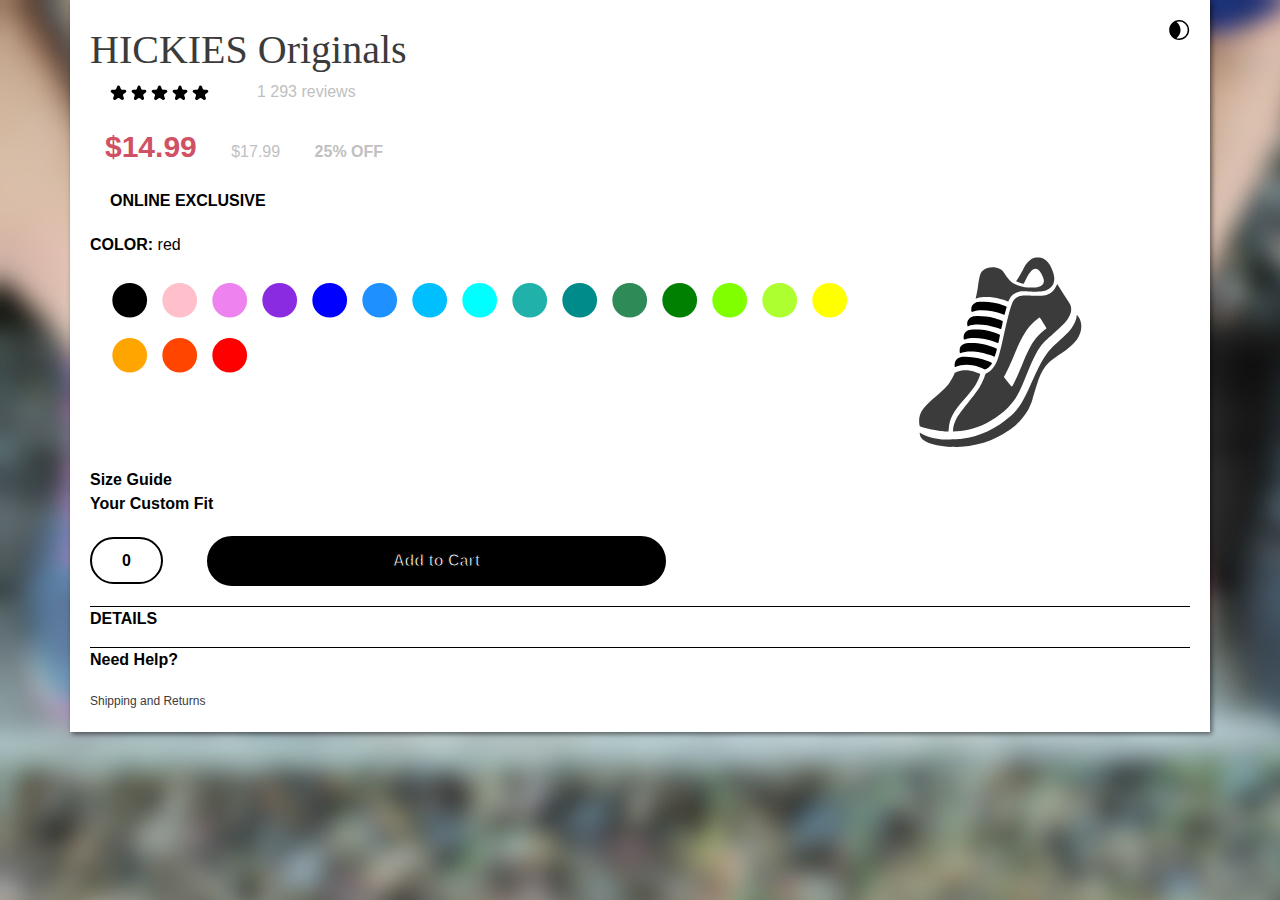
==== index.html @ 4371273c "Added basic modals and bootstrap" ====
<!DOCTYPE html>
<html lang="en">
<head>
	<meta charset="UTF-8">
	<meta name="viewport" content="width=device-width, initial-scale=1.0">
	<meta http-equiv="X-UA-Compatible" content="ie=edge">
	<!-- Bootstrap & jquery -->
	<link rel="stylesheet" href="https://stackpath.bootstrapcdn.com/bootstrap/4.3.1/css/bootstrap.min.css" integrity="sha384-ggOyR0iXCbMQv3Xipma34MD+dH/1fQ784/j6cY/iJTQUOhcWr7x9JvoRxT2MZw1T" crossorigin="anonymous">
	<script src="https://code.jquery.com/jquery-1.12.4.min.js" integrity="sha256-ZosEbRLbNQzLpnKIkEdrPv7lOy9C27hHQ+Xp8a4MxAQ=" crossorigin="anonymous" defer></script>
	<script src="https://stackpath.bootstrapcdn.com/bootstrap/4.3.1/js/bootstrap.min.js" integrity="sha384-JjSmVgyd0p3pXB1rRibZUAYoIIy6OrQ6VrjIEaFf/nJGzIxFDsf4x0xIM+B07jRM" crossorigin="anonymous" defer></script>
	<!-- /Bootstrap & jquery -->
	<script src="JS/script.js" defer></script>
	<link rel="shortcut icon" href="images/favicon.png" type="image/x-icon">
	<link rel="stylesheet" href="css/style.css">
	<title>BS</title>
</head>
	<body>
		<!-- Page markup -->
		<div id="content" class="container text-center-sm">
			<img src="images/theme.svg" id="theme">
			<hl id="title">HICKIES Originals</hl>
			<div class="indented spaced" id="rating">
				<div id="stars">
					<!-- the stars are added using js to avoid repetitive markup -->
				</div>
				<span class="text bgText col-xs-6">1 293 reviews</span>
			</div>
			<div class="spaced" id="pricing">
				<span class="text col-md-4" id="price">$14.99</span>
				<span class="text bgText col-md-4">$17.99</span>
				<span class="text bgText col-md-4"><strong>25% OFF</strong></span>
			</div>
			<p class="text indented spaced text-center-sm font-weight-bold">ONLINE EXCLUSIVE</p>
			<div id="options" class="spaced">
				<div class="text-center-sm">
					<span class="text font-weight-bold">COLOR:</span>
					<span class="text">red</span>
				</div>
				<div id="svgOptions" class="col-md-8 col-lg-9 d-inline-block">
					<!-- the svg options are generated using js to avoid repetitive markup -->
				</div>
				<svg xmlns="http://www.w3.org/2000/svg" width="163" height="191" fill="#000">
					<path id="shoe" d="M21.132 173.923l-6.88-1.1c-4.312-.86-12.65-3.152-13.364-3.674-.73-.534-1.016-6.062-.46-8.893 1.3-6.62 4.6-10.814 16.652-21.1 6.805-5.812 10.308-9.286 13.095-12.983 1.672-2.217 4.452-7.328 5.118-9.408.326-1.02.605-1.252 2.2-1.845 5.868-2.18 12.43-2.097 19.266.242 3.568 1.22 4.48 1.663 4.48 2.172 0 .23-.432 1.507-.96 2.835-2.86 7.202-5.82 11.522-15.68 22.898-10.664 12.303-13.993 18.76-14.88 28.864l-.217 2.48-2.453-.035c-1.35-.02-4.013-.223-5.92-.454zm12.912-.983c.01-3.05 1.527-7.965 3.6-11.648 2.266-4.03 5.16-7.98 11.604-15.84 7.75-9.455 10.68-13.638 13.575-19.395 1.028-2.043 2.28-4.974 2.78-6.514l.912-2.8 1.904-.96c3.873-1.955 7.244-6.114 9.604-11.85 1.787-4.344 3.126-9.4 6.422-24.262 4.372-19.7 7.147-30.2 9.1-34.428 1.72-3.713 4.656-5.793 9.242-6.548 1.816-.3 4.02-.303 9.76-.017 10.715.534 14.785-.064 18.994-2.8 2.27-1.47 4.004-3.542 5.557-6.633l1.175-2.338 2 3.428c1.106 1.885 3.88 6.226 6.167 9.646s4.435 6.847 4.775 7.615c1.512 3.418 1.295 7.017-.67 11.127-2.408 5.036-5.8 8.777-16.338 18.063-4.146 3.65-8.532 7.694-9.748 8.986-5.095 5.415-10.197 15.1-17.006 32.3-7.3 18.445-11.108 25.148-18.357 32.32-10.148 10.04-23.244 17.77-36.053 21.28-4.974 1.363-10.763 2.345-15.382 2.6l-3.632.207.005-1.57zm62.084-49.248c1.38-2.816 4.255-9.368 6.4-14.56 6.15-14.948 9.592-21.675 14-27.365 2.586-3.338 6.62-7.284 9.2-9 1.1-.737 1.733-1.357 1.63-1.623-.45-1.177-6.347-10.66-6.627-10.66-1.042 0-7.918 6.196-10.832 9.76-4.2 5.14-9.147 14.114-12.962 23.52-4.4 10.847-8.317 19.486-11.057 24.385l-1.02 1.825 3.96 4.972c3.568 4.48 4 4.917 4.4 4.415.237-.307 1.56-2.86 2.938-5.677zM87 43.648c-2.755-1.13-8.437-2.554-12.667-3.174-5.112-.75-12.75-.53-15.563.447-1.094.38-2.043.7-2.107.7s.215-1.332.62-2.96 1.042-4.976 1.416-7.44c1.992-13.148 2.342-14.476 4.438-16.858 3.774-4.287 12-5.378 17.868-2.373 1.9.966 3.107 2.25 5.04 5.3 4.887 7.745 8.837 10.517 17.6 12.36 5.322 1.118 12.588 1.276 15.623.34 3.77-1.165 5.617-3.134 5.635-6 .01-1.424-.922-4.182-2.256-6.684-1.947-3.654-4.083-5.46-6.426-5.435-2.782.03-5.906 3.583-9.378 10.67l-2.106 4.3-1.994-.462a22.9 22.9 0 0 1-3.827-1.33l-1.834-.868 2.03-3.04c1.116-1.672 3.305-5.488 4.864-8.48 2.507-4.814 3.1-5.72 5.244-7.866 1.572-1.582 3.08-2.75 4.33-3.36 1.748-.85 2.22-.934 5.28-.934s3.53.082 5.28.937c1.154.563 2.764 1.777 4.04 3.046 1.733 1.725 2.445 2.78 3.908 5.783 3.23 6.63 4.038 11.97 2.444 16.144-1.35 3.534-5.355 6.612-10 7.68-2.613.6-6.502.695-15.12.366-6.024-.23-7.355-.195-9.22.248-4.702 1.115-7.974 3.674-9.865 7.714-.536 1.145-1.07 2.07-1.184 2.054s-1.074-.383-2.13-.816zM32.44 189.88c-10.973-.587-19.425-2.256-24.8-4.897-3.1-1.524-4.696-2.806-5.772-4.64-.752-1.283-1.466-4.65-.987-4.65.116 0 .748.34 1.405.753 1.696 1.07 5.92 2.884 8.92 3.832 3.54 1.118 7.294 1.796 11.66 2.106 4.12.292 15.52-.052 19.974-.602 17.315-2.14 34.382-10.144 48.814-22.9 8.255-7.3 12.436-13.933 20.943-33.28 5.92-13.465 9.257-20.12 12.62-25.178 4.362-6.56 7.35-9.884 15.033-16.716 7.386-6.57 9.727-8.956 12.266-12.506 2.628-3.675 5.03-9.302 5.05-11.827.012-1.664.546-1.483 2.023.686 4.194 6.16 3.532 15.112-1.654 22.34-3 4.18-8.62 9.17-15.862 14.08-8.015 5.433-10.383 7.205-12.715 9.514-4.023 3.984-7.42 9.74-9.873 16.726-1.354 3.858-6.08 19.472-5.935 19.615-.944 3.02-1.743 5.06-4.05 9.834-8.745 14.96-18.924 22.072-37.78 31.126-9.28 3.622-18.958 5.748-29.416 6.462-4.394.3-5.98.318-9.864.1z"/>
					<path id="laces" d="M64.273 111.766c-2.448-1.248-6.425-2.63-9.435-3.278-6.867-1.48-12.752-1.025-18.64 1.438-.497.208-.56.02-.56-1.663 0-4.065 2.016-6.903 5.655-7.96 3.78-1.1 15.3-.094 22.32 1.948 3.113.906 9.055 3.28 9.332 3.727.364.59-2.728 4.286-4.51 5.394-1.97 1.224-2.447 1.27-4.162.395zM74.68 99.38c-3.193-1.692-12.086-4.01-17.92-4.673-5.59-.635-12.504-.052-14.955 1.26-.956.512-1.176.032-1.176-2.56 0-3.094 1.125-4.833 4.113-6.356 1.102-.516 1.7-.706 2.72-.82.494-.135 1.808-.182 4.627-.252 9.478.087 15.387 1.358 25.424 5.47.3.127.377.527.238 1.4-.23 1.43-1.757 6.422-2.062 6.738-.115.12-.57.025-1.01-.208zm1.44-14.484c-9.5-3.692-22.694-5.025-28.86-2.917-2.3.783-2.3.784-2.476.13-.36-1.346-.152-3.898.422-5.137 1.84-3.974 6.056-5.165 15.4-4.348 6.802.595 12.67 1.958 18.034 4.19 2.167.902 2.47 1.125 2.326 1.716a268.2 268.2 0 0 0-.879 4.12c-.394 1.892-.8 3.423-.9 3.402s-1.48-.542-3.065-1.157zm1.738-14.028c-6.35-2.18-12.958-3.336-19.062-3.336-3.53 0-7.498.623-9.038 1.42-.53.275-1.032.5-1.112.5s-.245-.722-.367-1.605c-.518-3.763 1.424-6.95 5-8.192 3.5-1.215 14.56-.545 21.57 1.305 2.836.75 7.937 2.502 8.72 2.998.314.198.214 1.138-.457 4.314-.472 2.233-.94 4.042-1.04 4.02s-1.993-.663-4.205-1.422zM83.8 57.2c-9.793-3.814-23.293-5.093-29.375-2.782-1.988.756-2.133.608-2.14-2.18-.008-3.135 1.142-4.935 4.155-6.506 1.286-.67 1.953-.763 6.24-.863 7.682-.18 15.372 1.095 22.07 3.66 2.3.884 3.036 1.297 2.9 1.65-.1.26-.605 2.056-1.125 3.994s-.985 3.552-1.035 3.587-.81-.217-1.69-.56z"/>
				</svg>
			</div>
			<span class="text font-weight-bold">Size Guide</span>
			<p class="text spaced font-weight-bold">Your Custom Fit</p>
			<div class="spaced">
				<span class="text col-md-2 col-xs-6 font-weight-bold" id="count">0</span>
				<button id="actionButton" class="col-6 col-lg-5" data-toggle="modal" data-target="#quantity" tabindex="0">Add to Cart</button>
			</div>
			<div id="details">
				<p class="text font-weight-bold">DETAILS</p>
			</div>
			<footer>
				<p id="needHelp" class="text font-weight-bold" data-toggle="modal" data-target="#help">Need Help?</p>
				<a href="#" class="text help">Shipping and Returns</a>
			</footer>
		</div>
		<!-- /Page markup -->
		<!-- Number of items Modal -->
		<div id="quantity" class="modal fade">
			<div class="modal-dialog modal-dialog-centered">
				<div class="modal-content">
					<div class="modal-header">
						<h6 class="modal-title">Please choose a quantity for the item you selected</h6>
						<button class="close" type="button" data-dismiss="modal">×</button>
					</div>
					<div class="modal-body">
						Lorem ipsum dolor sit amet consectetur adipisicing elit. Laboriosam perspiciatis aliquid officia tenetur sed? Tenetur magni, nostrum officiis soluta laborum quis explicabo est tempora, odit impedit sequi voluptates id rem?
					</div>
				</div>
			</div>
		</div>
		<!-- /Number of items Modal -->		
		<!-- Need Help modal -->
		<div id="help" class="modal fade">
			<div class="modal-dialog modal-dialog-centered">
				<div class="modal-content">
					<div class="modal-header">
						<h4 class="modal-title">Need Help?</h6>
						<button class="close" type="button" data-dismiss="modal">×</button>
					</div>
					<div class="modal-body">
						<p>Need help? No idea what hickies are? Thought we were selling love bites?</p>
						<p>Worry no longer! HICKIES Originals are elastic shoe fasteners, nothing dodgy here.</p>
						<p>If you have any further queries, feel free to email our harassed sales guy Fred at <a href="https://gmail.com">noonelovesfred@hickies.com<a>. </p>
					</div>
				</div>
			</div>
		</div>
		<!-- /Need Help modal -->		
	</body>
</html>
---- css/style.css ----
* {
	margin: 0px;
	border: 0px;
	padding: 0px;
	--selected: #000;
	--alternate-background: #252831;
	--alternate-foreground: #ffffff;
	--dropshadow: #0008;
	--foreground: #000000;
	--foreground-2: #3b3b3b;
	--bg-foreground: #C0C0C0;
	--background: #FFFFFF;
	--button: #000000;
	--button-fg: #ffffff;
	--margin: 20px;
	--indent: 40px;
}

body {
	background-image: url("../images/background.jpg");
}

footer {
	border-top: 1px var(--foreground) solid;
}

.text {
	font-family: Segoe UI, Tahoma, Verdana, sans-serif;
	font-size: 16px;
	font-weight: 500;
	color: var(--foreground);
}

.emphisized {
	font-weight: 600;
}

.bgText {
	font-weight: 400;
	color: var(--bg-foreground);
}

.help {
	font-size: 12px;
	text-decoration: none;
	color: var(--foreground-2);
}

.indented {
	margin-left: var(--margin);
	margin-right: var(--margin);
}

.spaced {
	margin-bottom: var(--margin);
}

.option {
	margin-top: 5px;
	display: inline-block;
	height: 50px;
	outline: none;
	stroke-dasharray: 100px;
	stroke-dashoffset: 200px;
}

.outline {
	color: var(--foreground);
}

.option:hover {
	cursor: pointer;
}

.option:focus .outline {
	stroke-width: 4;
	animation: select-anim 0.5s ease-in-out forwards;
}

.modal-header, .close {
	color: var(--alternate-foreground);
	background-color: var(--alternate-background);
}

#content {
	height: 100%;
	background-color: var(--background);
	margin: 0 auto;
	padding: var(--margin);
	box-shadow: 2px 2px 5px var(--dropshadow);
}

#theme {
	float: right;
	color: var(--foreground);
	cursor: pointer;
}

#title {
	margin: 0px;
	margin-bottom: var(--margin);
	font-size: 40px;
	font-family: fantasy;
	color: var(--foreground-2);
}

#stars {
	padding: 0px;
	display: inline-block;
	margin-right: var(--indent);
}

#stars img {
	margin-right: 4px;
}

#price {
	color: #D15164;
	font-weight: 700;
	font-size: 30px;
}

#laces {
	fill: var(--selected);
}

#shoe {
	fill: var(--foreground-2);
}

#count {
	margin-right: var(--indent);
	padding-left: 30px;
	padding-right: 30px;
	padding-top: 13px;
	padding-bottom: 13px;
	border-radius: 25px;
	border: var(--foreground) solid 2px;
}

#actionButton {
	cursor: pointer;
	background-color: var(--selected);
	color: var(--button-fg);
	border-style: none;
	font-weight: 900;
	border: var(--foreground) solid 2px;
	height: 50px;
	border-radius: 25px;
	outline: none;
	-webkit-text-stroke: var(--foreground) 1px;
}

#details {
	border-top: 1px var(--foreground) solid;
}

#needHelp {
	cursor: pointer;
}

@keyframes select-anim{
	to {
		stroke-dasharray: 200px;
		stroke-dashoffset: 0px;
	}
}

@media (max-width: 768px) {
    .text-center-sm {
		text-align: center;
	}

	.indented {
		margin-left: 0px;
	}
}
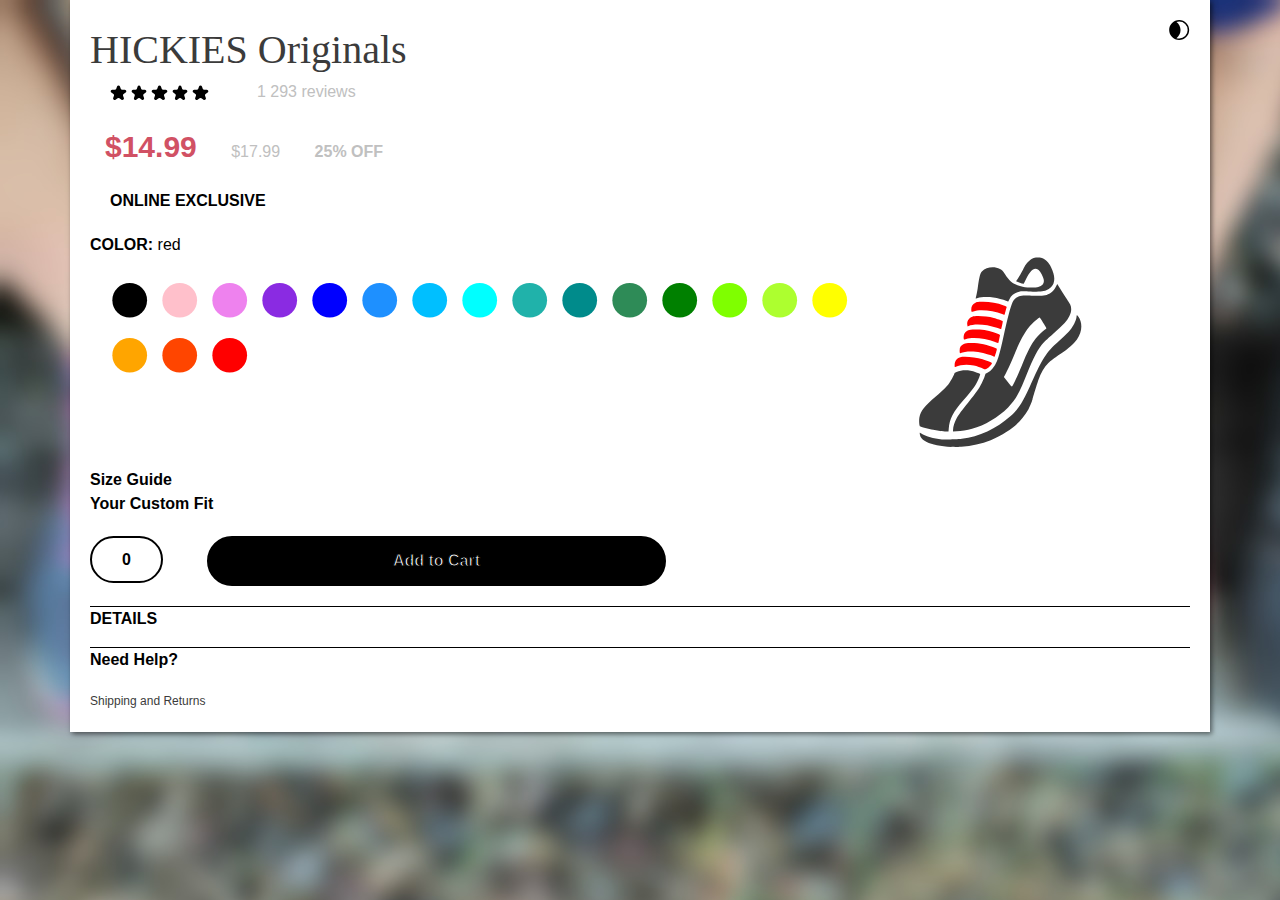
==== commit 9d175465: "finished select amount modal styling" ====
--- a/index.html
+++ b/index.html
@@ -34,7 +34,7 @@
 			<div id="options" class="spaced">
 				<div class="text-center-sm">
 					<span class="text font-weight-bold">COLOR:</span>
-					<span class="text">red</span>
+					<span class="text colorText">red</span>
 				</div>
 				<div id="svgOptions" class="col-md-8 col-lg-9 d-inline-block">
 					<!-- the svg options are generated using js to avoid repetitive markup -->
@@ -47,8 +47,8 @@
 			<span class="text font-weight-bold">Size Guide</span>
 			<p class="text spaced font-weight-bold">Your Custom Fit</p>
 			<div class="spaced">
-				<span class="text col-md-2 col-xs-6 font-weight-bold" id="count">0</span>
-				<button id="actionButton" class="col-6 col-lg-5" data-toggle="modal" data-target="#quantity" tabindex="0">Add to Cart</button>
+				<span class="text col-md-2 col-xs-6 font-weight-bold counter" id="count">0</span>
+				<button id="actionButton" class="btn col-6 col-lg-5" data-toggle="modal" data-target="#quantity" tabindex="0">Add to Cart</button>
 			</div>
 			<div id="details">
 				<p class="text font-weight-bold">DETAILS</p>
@@ -67,8 +67,17 @@
 						<h6 class="modal-title">Please choose a quantity for the item you selected</h6>
 						<button class="close" type="button" data-dismiss="modal">×</button>
 					</div>
-					<div class="modal-body">
-						Lorem ipsum dolor sit amet consectetur adipisicing elit. Laboriosam perspiciatis aliquid officia tenetur sed? Tenetur magni, nostrum officiis soluta laborum quis explicabo est tempora, odit impedit sequi voluptates id rem?
+					<div id="quantityBody" class="modal-body">
+						<span class="text colorText font-weight-bold">red</span>
+						<div class="spaced">
+							<button class="text btn qButton">+</button>
+							<span id="count2" class="text counter">0</span>
+							<button class="text qButton btn">-</button>
+						</div>
+						<div>
+							<button id="continue" class="text btn proceedBtn">Continue</button>
+							<button id="cancel" class="text btn proceedBtn"  type="button" data-dismiss="modal">Cancel</button>
+						</div>
 					</div>
 				</div>
 			</div>
@@ -83,9 +92,9 @@
 						<button class="close" type="button" data-dismiss="modal">×</button>
 					</div>
 					<div class="modal-body">
-						<p>Need help? No idea what hickies are? Thought we were selling love bites?</p>
-						<p>Worry no longer! HICKIES Originals are elastic shoe fasteners, nothing dodgy here.</p>
-						<p>If you have any further queries, feel free to email our harassed sales guy Fred at <a href="https://gmail.com">noonelovesfred@hickies.com<a>. </p>
+						<p class="text">Need help? No idea what hickies are? Thought we were selling love bites?</p>
+						<p class="text">Worry no longer! HICKIES Originals are elastic shoe fasteners, nothing dodgy here.</p>
+						<p class="text">If you have any further queries, feel free to email our harassed sales guy Fred at <a href="https://gmail.com">noonelovesfred@hickies.com<a>. </p>
 					</div>
 				</div>
 			</div>
--- a/css/style.css
+++ b/css/style.css
@@ -2,7 +2,7 @@
 	margin: 0px;
 	border: 0px;
 	padding: 0px;
-	--selected: #000;
+	--selected: #f00;
 	--alternate-background: #252831;
 	--alternate-foreground: #ffffff;
 	--dropshadow: #0008;
@@ -55,6 +55,29 @@
 	margin-bottom: var(--margin);
 }
 
+.btn {
+	color: var(--button-fg);
+	background-color: var(--button);
+	border-radius: 30px;
+	font-weight: 900;
+	cursor: pointer;
+}
+
+.qButton {
+	width: 60px;
+	height: 60px;
+	font-size: 30px;
+	margin-left: 20px;
+	margin-right: 20px;
+}
+
+.proceedBtn {
+	width: 150px;
+	height: 40px;
+	margin: 10px;
+	border: 2px solid;
+}
+
 .option {
 	margin-top: 5px;
 	display: inline-block;
@@ -139,16 +162,34 @@
 }
 
 #actionButton {
-	cursor: pointer;
-	background-color: var(--selected);
-	color: var(--button-fg);
-	border-style: none;
-	font-weight: 900;
-	border: var(--foreground) solid 2px;
+	border: 2px solid var(--button);
 	height: 50px;
-	border-radius: 25px;
 	outline: none;
 	-webkit-text-stroke: var(--foreground) 1px;
+	transition: 0.5s;
+}
+
+#actionButton:hover {
+	background-color: var(--selected);
+}
+
+#quantityBody {
+	text-align: center;
+}
+
+#count2 {
+	font-size: 50px;
+	font-weight: 600;
+}
+
+#continue {
+	border-color: #118111;
+	background-color: #389c38;
+}
+
+#cancel {
+	border-color: #f00;
+	background-color: #ff2f2f;
 }
 
 #details {
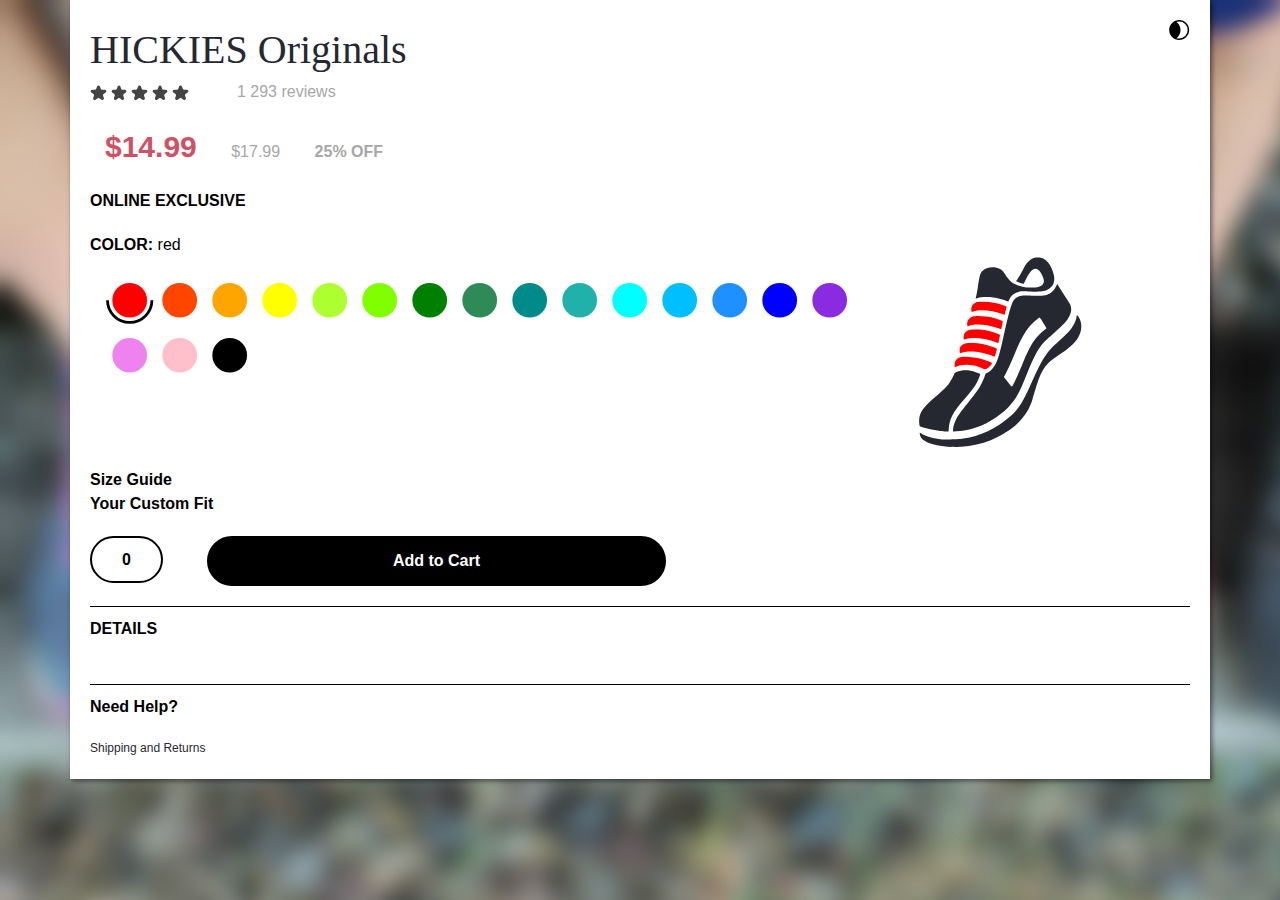
==== commit 419a9903: "Added dark mode and some bonus JS functionality." ====
--- a/index.html
+++ b/index.html
@@ -17,9 +17,11 @@
 	<body>
 		<!-- Page markup -->
 		<div id="content" class="container text-center-sm">
-			<img src="images/theme.svg" id="theme">
-			<hl id="title">HICKIES Originals</hl>
-			<div class="indented spaced" id="rating">
+			<svg id="theme" xmlns="http://www.w3.org/2000/svg" width="21" height="21" fill="none">
+				<path fill-rule="evenodd" d="M10.174 20.085c5.523 0 10-4.477 10-10s-4.477-10-10-10-10 4.477-10 10 4.477 10 10 10zm8.5-10a8.5 8.5 0 0 1-8.5 8.5 8.49 8.49 0 0 1-2.703-.439c2.475-1.82 4.08-4.753 4.08-8.06s-1.606-6.24-4.08-8.06a8.49 8.49 0 0 1 2.703-.439 8.5 8.5 0 0 1 8.5 8.5z" fill="black"/>
+			</svg>
+			<hl id="title" class="spaced">HICKIES Originals</hl>
+			<div class="spaced" id="rating">
 				<div id="stars">
 					<!-- the stars are added using js to avoid repetitive markup -->
 				</div>
@@ -30,7 +32,7 @@
 				<span class="text bgText col-md-4">$17.99</span>
 				<span class="text bgText col-md-4"><strong>25% OFF</strong></span>
 			</div>
-			<p class="text indented spaced text-center-sm font-weight-bold">ONLINE EXCLUSIVE</p>
+			<p class="text spaced text-center-sm font-weight-bold">ONLINE EXCLUSIVE</p>
 			<div id="options" class="spaced">
 				<div class="text-center-sm">
 					<span class="text font-weight-bold">COLOR:</span>
@@ -44,16 +46,19 @@
 					<path id="laces" d="M64.273 111.766c-2.448-1.248-6.425-2.63-9.435-3.278-6.867-1.48-12.752-1.025-18.64 1.438-.497.208-.56.02-.56-1.663 0-4.065 2.016-6.903 5.655-7.96 3.78-1.1 15.3-.094 22.32 1.948 3.113.906 9.055 3.28 9.332 3.727.364.59-2.728 4.286-4.51 5.394-1.97 1.224-2.447 1.27-4.162.395zM74.68 99.38c-3.193-1.692-12.086-4.01-17.92-4.673-5.59-.635-12.504-.052-14.955 1.26-.956.512-1.176.032-1.176-2.56 0-3.094 1.125-4.833 4.113-6.356 1.102-.516 1.7-.706 2.72-.82.494-.135 1.808-.182 4.627-.252 9.478.087 15.387 1.358 25.424 5.47.3.127.377.527.238 1.4-.23 1.43-1.757 6.422-2.062 6.738-.115.12-.57.025-1.01-.208zm1.44-14.484c-9.5-3.692-22.694-5.025-28.86-2.917-2.3.783-2.3.784-2.476.13-.36-1.346-.152-3.898.422-5.137 1.84-3.974 6.056-5.165 15.4-4.348 6.802.595 12.67 1.958 18.034 4.19 2.167.902 2.47 1.125 2.326 1.716a268.2 268.2 0 0 0-.879 4.12c-.394 1.892-.8 3.423-.9 3.402s-1.48-.542-3.065-1.157zm1.738-14.028c-6.35-2.18-12.958-3.336-19.062-3.336-3.53 0-7.498.623-9.038 1.42-.53.275-1.032.5-1.112.5s-.245-.722-.367-1.605c-.518-3.763 1.424-6.95 5-8.192 3.5-1.215 14.56-.545 21.57 1.305 2.836.75 7.937 2.502 8.72 2.998.314.198.214 1.138-.457 4.314-.472 2.233-.94 4.042-1.04 4.02s-1.993-.663-4.205-1.422zM83.8 57.2c-9.793-3.814-23.293-5.093-29.375-2.782-1.988.756-2.133.608-2.14-2.18-.008-3.135 1.142-4.935 4.155-6.506 1.286-.67 1.953-.763 6.24-.863 7.682-.18 15.372 1.095 22.07 3.66 2.3.884 3.036 1.297 2.9 1.65-.1.26-.605 2.056-1.125 3.994s-.985 3.552-1.035 3.587-.81-.217-1.69-.56z"/>
 				</svg>
 			</div>
-			<span class="text font-weight-bold">Size Guide</span>
+			<span class="text spaced font-weight-bold">Size Guide</span>
 			<p class="text spaced font-weight-bold">Your Custom Fit</p>
 			<div class="spaced">
 				<span class="text col-md-2 col-xs-6 font-weight-bold counter" id="count">0</span>
 				<button id="actionButton" class="btn col-6 col-lg-5" data-toggle="modal" data-target="#quantity" tabindex="0">Add to Cart</button>
 			</div>
-			<div id="details">
+			<div class="bottom">
 				<p class="text font-weight-bold">DETAILS</p>
+				<div  id="details" class="d-inline-block spaced">
+					<!-- Details will be generated here using JS -->
+				</div>
 			</div>
-			<footer>
+			<footer class="bottom">
 				<p id="needHelp" class="text font-weight-bold" data-toggle="modal" data-target="#help">Need Help?</p>
 				<a href="#" class="text help">Shipping and Returns</a>
 			</footer>
@@ -70,12 +75,12 @@
 					<div id="quantityBody" class="modal-body">
 						<span class="text colorText font-weight-bold">red</span>
 						<div class="spaced">
-							<button class="text btn qButton">+</button>
+							<button id="plus" class="text btn qButton">+</button>
 							<span id="count2" class="text counter">0</span>
-							<button class="text qButton btn">-</button>
+							<button id="minus" class="text qButton btn">-</button>
 						</div>
 						<div>
-							<button id="continue" class="text btn proceedBtn">Continue</button>
+							<button id="continue" class="text btn proceedBtn" type="button" data-dismiss="modal">Continue</button>
 							<button id="cancel" class="text btn proceedBtn"  type="button" data-dismiss="modal">Cancel</button>
 						</div>
 					</div>
--- a/css/style.css
+++ b/css/style.css
@@ -2,26 +2,21 @@
 	margin: 0px;
 	border: 0px;
 	padding: 0px;
-	--selected: #f00;
+}
+
+:root {
+	--background: #FFFFFF;
+	--foreground: #000000;
 	--alternate-background: #252831;
 	--alternate-foreground: #ffffff;
-	--dropshadow: #0008;
-	--foreground: #000000;
-	--foreground-2: #3b3b3b;
-	--bg-foreground: #C0C0C0;
-	--background: #FFFFFF;
 	--button: #000000;
-	--button-fg: #ffffff;
-	--margin: 20px;
+	--selected: #f00;
+	--bg-foreground: #a7a7a7;
 	--indent: 40px;
 }
 
 body {
 	background-image: url("../images/background.jpg");
-}
-
-footer {
-	border-top: 1px var(--foreground) solid;
 }
 
 .text {
@@ -43,21 +38,16 @@
 .help {
 	font-size: 12px;
 	text-decoration: none;
-	color: var(--foreground-2);
-}
-
-.indented {
-	margin-left: var(--margin);
-	margin-right: var(--margin);
+	color: var(--alternate-background);
 }
 
 .spaced {
-	margin-bottom: var(--margin);
+	margin-bottom: 20px;
 }
 
 .btn {
-	color: var(--button-fg);
-	background-color: var(--button);
+	color: var(--alternate-foreground);
+	background-color: var(--foreground);
 	border-radius: 30px;
 	font-weight: 900;
 	cursor: pointer;
@@ -88,7 +78,7 @@
 }
 
 .outline {
-	color: var(--foreground);
+	stroke: var(--foreground);
 }
 
 .option:hover {
@@ -100,31 +90,42 @@
 	animation: select-anim 0.5s ease-in-out forwards;
 }
 
+.bottom {
+	padding-top: 10px;
+	border-top: 1px var(--foreground) solid;
+}
+
 .modal-header, .close {
 	color: var(--alternate-foreground);
 	background-color: var(--alternate-background);
+}
+
+.modal-body {
+	color: var(--foreground);
+	background-color: var(--background);
 }
 
 #content {
 	height: 100%;
 	background-color: var(--background);
 	margin: 0 auto;
-	padding: var(--margin);
-	box-shadow: 2px 2px 5px var(--dropshadow);
+	padding: 20px;
+	box-shadow: 2px 2px 5px #0008;
 }
 
 #theme {
 	float: right;
-	color: var(--foreground);
-	cursor: pointer;
+	cursor: pointer;
+}
+
+#theme path {
+	fill: var(--foreground);
 }
 
 #title {
-	margin: 0px;
-	margin-bottom: var(--margin);
 	font-size: 40px;
 	font-family: fantasy;
-	color: var(--foreground-2);
+	color: var(--alternate-background);
 }
 
 #stars {
@@ -148,7 +149,7 @@
 }
 
 #shoe {
-	fill: var(--foreground-2);
+	fill: var(--alternate-background);
 }
 
 #count {
@@ -162,10 +163,10 @@
 }
 
 #actionButton {
-	border: 2px solid var(--button);
+	border: 2px solid var(--foreground);
 	height: 50px;
 	outline: none;
-	-webkit-text-stroke: var(--foreground) 1px;
+	-webkit-text-stroke: var(--backhround) 1px;
 	transition: 0.5s;
 }
 
@@ -190,10 +191,6 @@
 #cancel {
 	border-color: #f00;
 	background-color: #ff2f2f;
-}
-
-#details {
-	border-top: 1px var(--foreground) solid;
 }
 
 #needHelp {
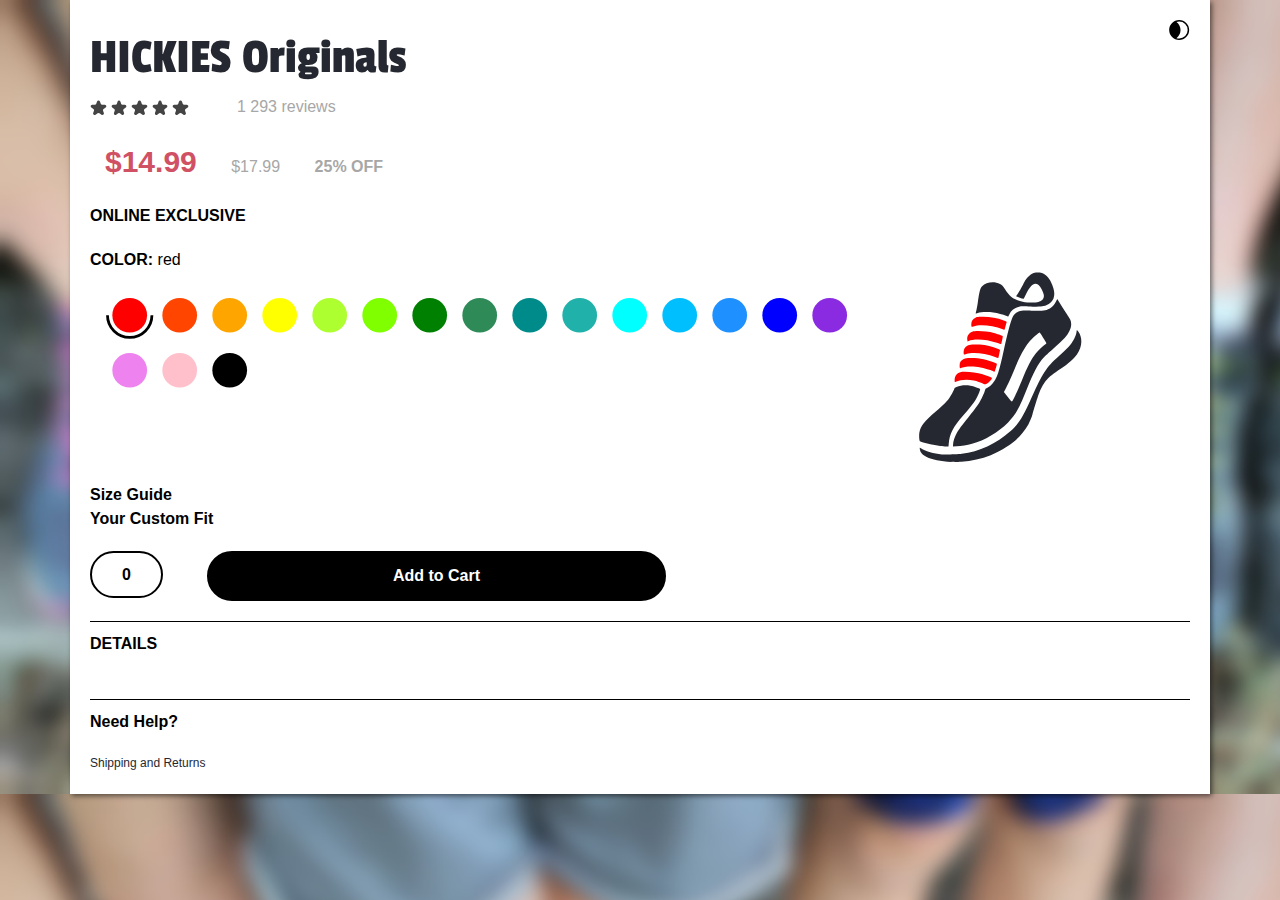
==== commit f0ef0672: "Impoted lost font & stopped bg image tiling" ====
--- a/index.html
+++ b/index.html
@@ -12,15 +12,18 @@
 	<script src="JS/script.js" defer></script>
 	<link rel="shortcut icon" href="images/favicon.png" type="image/x-icon">
 	<link rel="stylesheet" href="css/style.css">
-	<title>BS</title>
+	<title>Bootcamp Site</title>
 </head>
 	<body>
 		<!-- Page markup -->
 		<div id="content" class="container text-center-sm">
-			<svg id="theme" xmlns="http://www.w3.org/2000/svg" width="21" height="21" fill="none">
-				<path fill-rule="evenodd" d="M10.174 20.085c5.523 0 10-4.477 10-10s-4.477-10-10-10-10 4.477-10 10 4.477 10 10 10zm8.5-10a8.5 8.5 0 0 1-8.5 8.5 8.49 8.49 0 0 1-2.703-.439c2.475-1.82 4.08-4.753 4.08-8.06s-1.606-6.24-4.08-8.06a8.49 8.49 0 0 1 2.703-.439 8.5 8.5 0 0 1 8.5 8.5z" fill="black"/>
-			</svg>
-			<hl id="title" class="spaced">HICKIES Originals</hl>
+				<!-- The abbr tag provides a simple way to add a tooltip to the dark mode icon without requiring JS -->
+				<abbr title="toggle darkmode">
+					<svg id="theme" xmlns="http://www.w3.org/2000/svg" width="21" height="21" fill="none">
+						<path fill-rule="evenodd" d="M10.174 20.085c5.523 0 10-4.477 10-10s-4.477-10-10-10-10 4.477-10 10 4.477 10 10 10zm8.5-10a8.5 8.5 0 0 1-8.5 8.5 8.49 8.49 0 0 1-2.703-.439c2.475-1.82 4.08-4.753 4.08-8.06s-1.606-6.24-4.08-8.06a8.49 8.49 0 0 1 2.703-.439 8.5 8.5 0 0 1 8.5 8.5z" fill="black"/>
+					</svg>
+				</abbr>
+				<hl id="title" class="spaced">HICKIES Originals</hl>
 			<div class="spaced" id="rating">
 				<div id="stars">
 					<!-- the stars are added using js to avoid repetitive markup -->
--- a/css/style.css
+++ b/css/style.css
@@ -1,3 +1,5 @@
+@import url('https://fonts.googleapis.com/css?family=Passion+One&display=swap');
+
 * {
 	margin: 0px;
 	border: 0px;
@@ -5,11 +7,10 @@
 }
 
 :root {
-	--background: #FFFFFF;
+	--background: #ffffff;
 	--foreground: #000000;
 	--alternate-background: #252831;
 	--alternate-foreground: #ffffff;
-	--button: #000000;
 	--selected: #f00;
 	--bg-foreground: #a7a7a7;
 	--indent: 40px;
@@ -17,6 +18,7 @@
 
 body {
 	background-image: url("../images/background.jpg");
+	background-size: cover;
 }
 
 .text {
@@ -26,9 +28,7 @@
 	color: var(--foreground);
 }
 
-.emphisized {
-	font-weight: 600;
-}
+.emphisized { font-weight: 600; }
 
 .bgText {
 	font-weight: 400;
@@ -41,9 +41,7 @@
 	color: var(--alternate-background);
 }
 
-.spaced {
-	margin-bottom: 20px;
-}
+.spaced { margin-bottom: 20px; }
 
 .btn {
 	color: var(--alternate-foreground);
@@ -77,13 +75,9 @@
 	stroke-dashoffset: 200px;
 }
 
-.outline {
-	stroke: var(--foreground);
-}
-
-.option:hover {
-	cursor: pointer;
-}
+.outline { stroke: var(--foreground); }
+
+.option:hover { cursor: pointer; }
 
 .option:focus .outline {
 	stroke-width: 4;
@@ -118,13 +112,11 @@
 	cursor: pointer;
 }
 
-#theme path {
-	fill: var(--foreground);
-}
+#theme path { fill: var(--foreground); }
 
 #title {
-	font-size: 40px;
-	font-family: fantasy;
+	font-size: 50px;
+	font-family: 'Passion One', cursive;
 	color: var(--alternate-background);
 }
 
@@ -134,9 +126,7 @@
 	margin-right: var(--indent);
 }
 
-#stars img {
-	margin-right: 4px;
-}
+#stars img { margin-right: 4px; }
 
 #price {
 	color: #D15164;
@@ -144,13 +134,9 @@
 	font-size: 30px;
 }
 
-#laces {
-	fill: var(--selected);
-}
-
-#shoe {
-	fill: var(--alternate-background);
-}
+#laces { fill: var(--selected); }
+
+#shoe { fill: var(--alternate-background); }
 
 #count {
 	margin-right: var(--indent);
@@ -170,13 +156,9 @@
 	transition: 0.5s;
 }
 
-#actionButton:hover {
-	background-color: var(--selected);
-}
-
-#quantityBody {
-	text-align: center;
-}
+#actionButton:hover { background-color: var(--selected); }
+
+#quantityBody { text-align: center; }
 
 #count2 {
 	font-size: 50px;
@@ -193,10 +175,9 @@
 	background-color: #ff2f2f;
 }
 
-#needHelp {
-	cursor: pointer;
-}
-
+#needHelp { cursor: pointer; }
+
+/* Selection animation for the round color options */
 @keyframes select-anim{
 	to {
 		stroke-dasharray: 200px;
@@ -204,6 +185,7 @@
 	}
 }
 
+/* Center  */
 @media (max-width: 768px) {
     .text-center-sm {
 		text-align: center;
@@ -212,4 +194,14 @@
 	.indented {
 		margin-left: 0px;
 	}
+}
+
+/* Display the page in dark mode by default if the user's device is set to dark mode */
+@media (prefers-color-scheme: dark) {
+	:root {
+		--background: #252831;
+		--foreground: #ffffff;
+		--alternate-background: #ffffff;
+		--alternate-foreground: #000000;
+	}
 }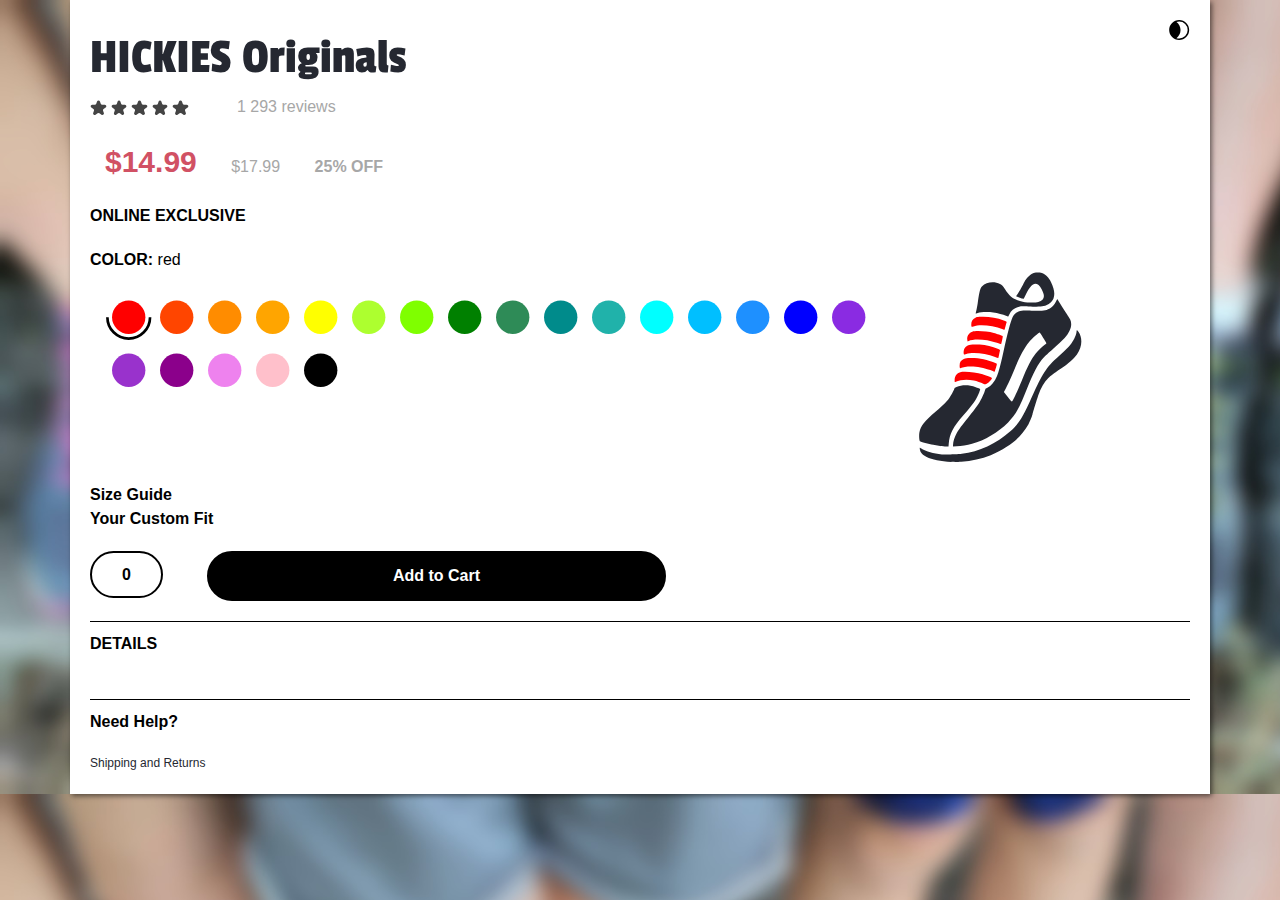
==== commit 1f0484bf: "Dark mode memory & extra colors" ====
--- a/index.html
+++ b/index.html
@@ -72,7 +72,7 @@
 			<div class="modal-dialog modal-dialog-centered">
 				<div class="modal-content">
 					<div class="modal-header">
-						<h6 class="modal-title">Please choose a quantity for the item you selected</h6>
+						<h5 class="modal-title">Choose a quantity for the selected item</h5>
 						<button class="close" type="button" data-dismiss="modal">×</button>
 					</div>
 					<div id="quantityBody" class="modal-body">
@@ -96,7 +96,7 @@
 			<div class="modal-dialog modal-dialog-centered">
 				<div class="modal-content">
 					<div class="modal-header">
-						<h4 class="modal-title">Need Help?</h6>
+						<h5 class="modal-title">Need Help?</h6>
 						<button class="close" type="button" data-dismiss="modal">×</button>
 					</div>
 					<div class="modal-body">
--- a/css/style.css
+++ b/css/style.css
@@ -16,6 +16,13 @@
 	--indent: 40px;
 }
 
+.darkmode {
+	--background: #252831;
+	--foreground: #ffffff;
+	--alternate-background: #ffffff;
+	--alternate-foreground: #000000;
+}
+
 body {
 	background-image: url("../images/background.jpg");
 	background-size: cover;
@@ -69,7 +76,7 @@
 .option {
 	margin-top: 5px;
 	display: inline-block;
-	height: 50px;
+	height: 48px;
 	outline: none;
 	stroke-dasharray: 100px;
 	stroke-dashoffset: 200px;
@@ -167,12 +174,12 @@
 
 #continue {
 	border-color: #118111;
-	background-color: #389c38;
+	background-color: #4da04d;
 }
 
 #cancel {
 	border-color: #f00;
-	background-color: #ff2f2f;
+	background-color: #ff5353;
 }
 
 #needHelp { cursor: pointer; }
@@ -180,7 +187,7 @@
 /* Selection animation for the round color options */
 @keyframes select-anim{
 	to {
-		stroke-dasharray: 200px;
+		stroke-dasharray: 201px;
 		stroke-dashoffset: 0px;
 	}
 }
@@ -194,14 +201,4 @@
 	.indented {
 		margin-left: 0px;
 	}
-}
-
-/* Display the page in dark mode by default if the user's device is set to dark mode */
-@media (prefers-color-scheme: dark) {
-	:root {
-		--background: #252831;
-		--foreground: #ffffff;
-		--alternate-background: #ffffff;
-		--alternate-foreground: #000000;
-	}
 }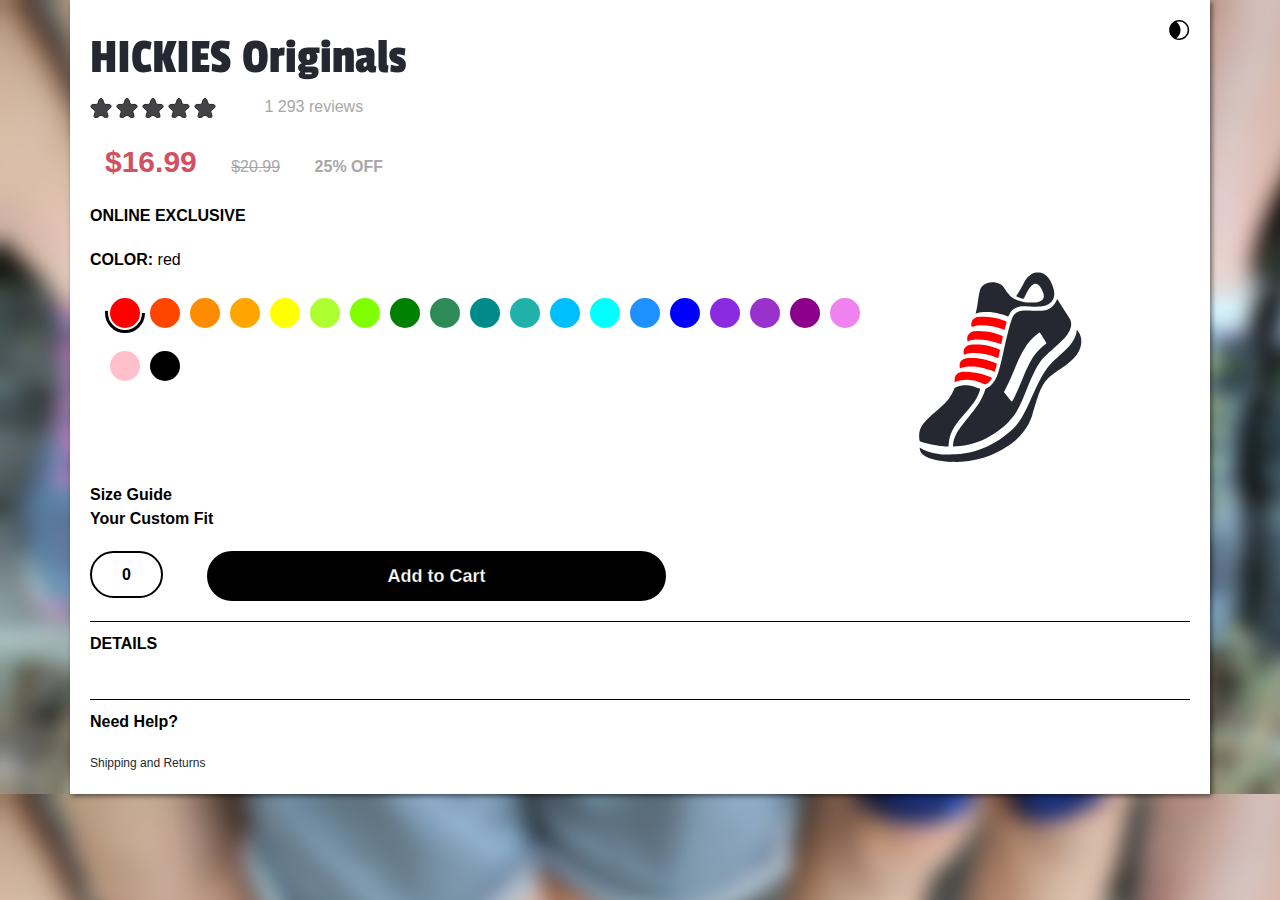
==== commit 2634c82a: "Organised js, made svg object oriented" ====
--- a/index.html
+++ b/index.html
@@ -28,12 +28,12 @@
 				<div id="stars">
 					<!-- the stars are added using js to avoid repetitive markup -->
 				</div>
-				<span class="text bgText col-xs-6">1 293 reviews</span>
+				<span id="reviews" class="text bgText col-xs-6"></span>
 			</div>
 			<div class="spaced" id="pricing">
-				<span class="text col-md-4" id="price">$14.99</span>
-				<span class="text bgText col-md-4">$17.99</span>
-				<span class="text bgText col-md-4"><strong>25% OFF</strong></span>
+				<span id="price" class="text col-md-4"></span>
+				<span id="oldPrice" class="text bgText col-md-4"></span>
+				<span id="discount" class="text bgText col-md-4 font-weight-bold"></span>
 			</div>
 			<p class="text spaced text-center-sm font-weight-bold">ONLINE EXCLUSIVE</p>
 			<div id="options" class="spaced">
@@ -75,22 +75,46 @@
 						<h5 class="modal-title">Choose a quantity for the selected item</h5>
 						<button class="close" type="button" data-dismiss="modal">×</button>
 					</div>
-					<div id="quantityBody" class="modal-body">
-						<span class="text colorText font-weight-bold">red</span>
+					<div class="modal-body">
+						<span class="text colorText subHeading">red</span>
 						<div class="spaced">
-							<button id="plus" class="text btn qButton">+</button>
+							<button id="plus" class="text btn quantityBtn">&#43</button>
 							<span id="count2" class="text counter">0</span>
-							<button id="minus" class="text qButton btn">-</button>
+							<button id="minus" class="text btn quantityBtn">&#8722</button>
 						</div>
-						<div>
-							<button id="continue" class="text btn proceedBtn" type="button" data-dismiss="modal">Continue</button>
-							<button id="cancel" class="text btn proceedBtn"  type="button" data-dismiss="modal">Cancel</button>
+						<div class="checkoutBtns">
+							<button id="continue" class="text btn proceedBtn continue" type="button" data-dismiss="modal">Continue</button>
+							<button id="cancelBtn1" class="text btn proceedBtn cancel" type="button" data-dismiss="modal">Cancel</button>
 						</div>
 					</div>
 				</div>
 			</div>
 		</div>
 		<!-- /Number of items Modal -->		
+		<!-- Checkout Modal -->
+		<div id="checkout" class="modal fade">
+			<div class="modal-dialog modal-dialog-centered">
+				<div class="modal-content">
+					<div class="modal-header">
+						<h5 class="modal-title">Your Cart</h5>
+						<button class="close" type="button" data-dismiss="modal">×</button>
+					</div>
+					<div class="modal-body">
+						<span class="subHeading">Order:</span>
+						<span class="subHeading">Price:</span>
+						<div id="orders">
+							<!-- Div to be targeted by js and filled with order details -->
+						</div>
+						<div class="checkoutBtns">
+							<button class="btn proceedBtn checkOutBtn continue" type="button" data-dismiss="modal">Add</button>
+							<button id="checkoutBtn" class="btn proceedBtn checkOutBtn" type="button" data-dismiss="modal">Checkout</button>
+							<button id="cancelBtn2" class="btn proceedBtn checkOutBtn cancel" type="button" data-dismiss="modal">Cancel</button>
+						</div>
+					</div>
+				</div>
+			</div>
+		</div>
+		<!-- /Checkout Modal -->		
 		<!-- Need Help modal -->
 		<div id="help" class="modal fade">
 			<div class="modal-dialog modal-dialog-centered">
--- a/css/style.css
+++ b/css/style.css
@@ -29,13 +29,22 @@
 }
 
 .text {
-	font-family: Segoe UI, Tahoma, Verdana, sans-serif;
+	font-family: 'Segoe UI', Tahoma, Verdana, sans-serif;
 	font-size: 16px;
 	font-weight: 500;
 	color: var(--foreground);
 }
 
-.emphisized { font-weight: 600; }
+.subHeading {
+	font-family: 'Segoe UI', Tahoma, Verdana, sans-serif;
+	font-size: 20px;
+	font-weight: 700;
+	color: var(--foreground);
+}
+
+.foregroundBox {
+	background-color: var(--background-color);
+}
 
 .bgText {
 	font-weight: 400;
@@ -55,22 +64,39 @@
 	background-color: var(--foreground);
 	border-radius: 30px;
 	font-weight: 900;
+	font-size: 18px;
 	cursor: pointer;
 }
 
-.qButton {
+.checkoutBtns {
+	display: flex;
+	justify-content: space-around;
+}
+
+.quantityBtn {
 	width: 60px;
 	height: 60px;
-	font-size: 30px;
+	font-size: 20px;
+	font-weight: 700;
 	margin-left: 20px;
 	margin-right: 20px;
 }
 
 .proceedBtn {
 	width: 150px;
-	height: 40px;
+	height: 50px;
 	margin: 10px;
 	border: 2px solid;
+}
+
+.continue {
+	border-color: #118111;
+	background-color: #4da04d;
+}
+
+.cancel {
+	border-color: #f00;
+	background-color: #ff5353;
 }
 
 .option {
@@ -78,8 +104,12 @@
 	display: inline-block;
 	height: 48px;
 	outline: none;
-	stroke-dasharray: 100px;
-	stroke-dashoffset: 200px;
+	stroke-dasharray: 60px;
+	stroke-dashoffset: 120px;
+}
+
+.outline {
+	stroke-width: 0px;
 }
 
 .outline { stroke: var(--foreground); }
@@ -87,8 +117,12 @@
 .option:hover { cursor: pointer; }
 
 .option:focus .outline {
-	stroke-width: 4;
+	stroke-width: 3;
 	animation: select-anim 0.5s ease-in-out forwards;
+}
+
+.selection {
+	margin-left: 5px;
 }
 
 .bottom {
@@ -104,11 +138,15 @@
 .modal-body {
 	color: var(--foreground);
 	background-color: var(--background);
+	text-align: center;
+	padding-top: 0px;
+	
 }
 
 #content {
 	height: 100%;
 	background-color: var(--background);
+	transition: background-color 0.5s;
 	margin: 0 auto;
 	padding: 20px;
 	box-shadow: 2px 2px 5px #0008;
@@ -133,12 +171,24 @@
 	margin-right: var(--indent);
 }
 
-#stars img { margin-right: 4px; }
+#stars svg { 
+	margin-right: 4px;
+}
+
+#stars svg path { 
+	stroke-width: 1;
+	stroke: var(--alternate-background);
+	fill: var(--alternate-background);
+}
 
 #price {
 	color: #D15164;
 	font-weight: 700;
 	font-size: 30px;
+}
+
+#oldPrice {
+	text-decoration: line-through;
 }
 
 #laces { fill: var(--selected); }
@@ -159,27 +209,21 @@
 	border: 2px solid var(--foreground);
 	height: 50px;
 	outline: none;
-	-webkit-text-stroke: var(--backhround) 1px;
-	transition: 0.5s;
+	-webkit-text-stroke: var(--foreground) 0.25px;
+	transition-property: background-color;
+	transition-duration: 0.5s;
 }
 
 #actionButton:hover { background-color: var(--selected); }
-
-#quantityBody { text-align: center; }
 
 #count2 {
 	font-size: 50px;
 	font-weight: 600;
 }
 
-#continue {
-	border-color: #118111;
-	background-color: #4da04d;
-}
-
-#cancel {
-	border-color: #f00;
-	background-color: #ff5353;
+#checkoutBtn {
+	border-color: #ffe600;
+	background-color: #fff45d;
 }
 
 #needHelp { cursor: pointer; }
@@ -187,7 +231,7 @@
 /* Selection animation for the round color options */
 @keyframes select-anim{
 	to {
-		stroke-dasharray: 201px;
+		stroke-dasharray: 116px;
 		stroke-dashoffset: 0px;
 	}
 }
@@ -201,4 +245,12 @@
 	.indented {
 		margin-left: 0px;
 	}
+}
+
+.thanks {
+	display: flex;
+	align-items: center;
+	justify-content: center;
+	font-size: 100px;
+	font-weight: 800;
 }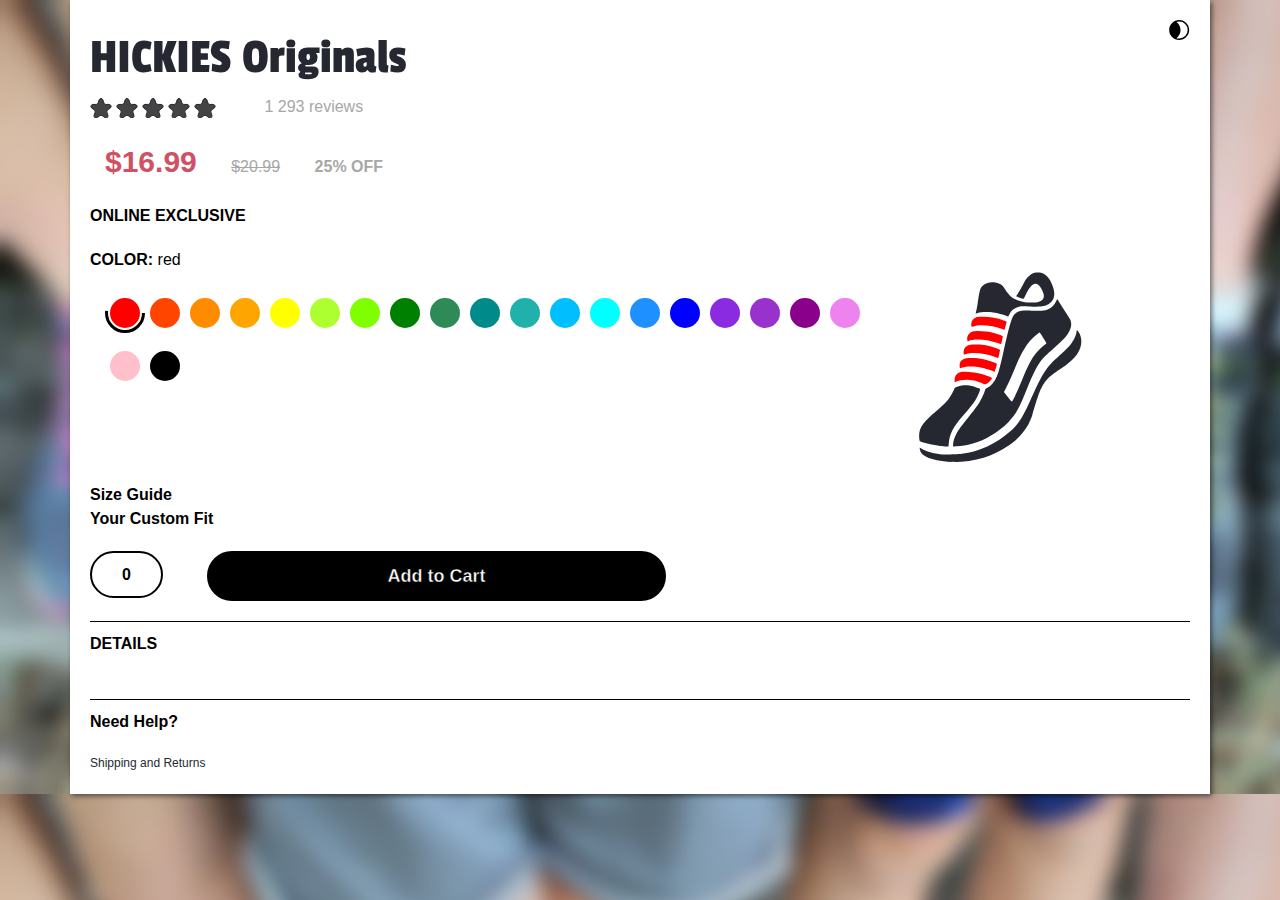
==== commit 93223edb: "Generating selected items on checkout with js" ====
--- a/index.html
+++ b/index.html
@@ -99,14 +99,17 @@
 						<h5 class="modal-title">Your Cart</h5>
 						<button class="close" type="button" data-dismiss="modal">×</button>
 					</div>
-					<div class="modal-body">
-						<span class="subHeading">Order:</span>
-						<span class="subHeading">Price:</span>
-						<div id="orders">
-							<!-- Div to be targeted by js and filled with order details -->
-						</div>
+					<div class="modal-body grid">
+						<span class="text subHeading">Order:</span>
+						<span class="text subHeading">Price:</span>
+								<div id="orders" class="grid">
+									<!-- Div to be targeted by js and filled with order details -->
+								</div>
+						<span class="text subHeading">Total Price:</span>
+						<span id="total" class="text subHeading"></span>
+
 						<div class="checkoutBtns">
-							<button class="btn proceedBtn checkOutBtn continue" type="button" data-dismiss="modal">Add</button>
+							<button id="add" class="btn proceedBtn checkOutBtn continue" type="button" data-dismiss="modal">Add</button>
 							<button id="checkoutBtn" class="btn proceedBtn checkOutBtn" type="button" data-dismiss="modal">Checkout</button>
 							<button id="cancelBtn2" class="btn proceedBtn checkOutBtn cancel" type="button" data-dismiss="modal">Cancel</button>
 						</div>
--- a/css/style.css
+++ b/css/style.css
@@ -28,6 +28,19 @@
 	background-size: cover;
 }
 
+.thanks {
+	width: 100vw;
+	height: 100vh;
+	display: flex;
+	align-items: center;
+	justify-content: center;
+	font-size: 50px;
+	font-weight: 800;
+	background-image: none;
+	background-color: var(--background);
+	color: var(--foreground);
+}
+
 .text {
 	font-family: 'Segoe UI', Tahoma, Verdana, sans-serif;
 	font-size: 16px;
@@ -36,10 +49,8 @@
 }
 
 .subHeading {
-	font-family: 'Segoe UI', Tahoma, Verdana, sans-serif;
 	font-size: 20px;
 	font-weight: 700;
-	color: var(--foreground);
 }
 
 .foregroundBox {
@@ -60,6 +71,7 @@
 .spaced { margin-bottom: 20px; }
 
 .btn {
+	-webkit-text-stroke: var(--foreground) 0.45px;
 	color: var(--alternate-foreground);
 	background-color: var(--foreground);
 	border-radius: 30px;
@@ -71,6 +83,8 @@
 .checkoutBtns {
 	display: flex;
 	justify-content: space-around;
+	grid-column-start: 1;
+	grid-column-end: 3;
 }
 
 .quantityBtn {
@@ -83,9 +97,8 @@
 }
 
 .proceedBtn {
-	width: 150px;
+	width: 130px;
 	height: 50px;
-	margin: 10px;
 	border: 2px solid;
 }
 
@@ -97,6 +110,11 @@
 .cancel {
 	border-color: #f00;
 	background-color: #ff5353;
+}
+
+.disabled {
+	border-color: #535353;
+	background-color: #7e7e7e;
 }
 
 .option {
@@ -121,13 +139,22 @@
 	animation: select-anim 0.5s ease-in-out forwards;
 }
 
-.selection {
-	margin-left: 5px;
-}
+.selected { margin-left: 5px; }
 
 .bottom {
 	padding-top: 10px;
 	border-top: 1px var(--foreground) solid;
+}
+
+.hoverBox {
+	padding: 10px;
+	box-shadow: 1px 1px 4px #0008;
+}
+
+.multipliedPrice {
+	display: flex;
+	justify-content: left;
+	align-items: center;
 }
 
 .modal-header, .close {
@@ -139,8 +166,15 @@
 	color: var(--foreground);
 	background-color: var(--background);
 	text-align: center;
+	padding: 15px;
 	padding-top: 0px;
-	
+}
+
+.grid {
+	display: grid;
+	grid-template-columns: 5fr 2fr;
+	gap: 10px;
+	text-align: left;
 }
 
 #content {
@@ -209,7 +243,6 @@
 	border: 2px solid var(--foreground);
 	height: 50px;
 	outline: none;
-	-webkit-text-stroke: var(--foreground) 0.25px;
 	transition-property: background-color;
 	transition-duration: 0.5s;
 }
@@ -221,8 +254,13 @@
 	font-weight: 600;
 }
 
+#orders {
+	grid-column-start: 1;
+	grid-column-end: 3;
+}
+
 #checkoutBtn {
-	border-color: #ffe600;
+	border-color: #ffd900;
 	background-color: #fff45d;
 }
 
@@ -245,12 +283,4 @@
 	.indented {
 		margin-left: 0px;
 	}
-}
-
-.thanks {
-	display: flex;
-	align-items: center;
-	justify-content: center;
-	font-size: 100px;
-	font-weight: 800;
 }